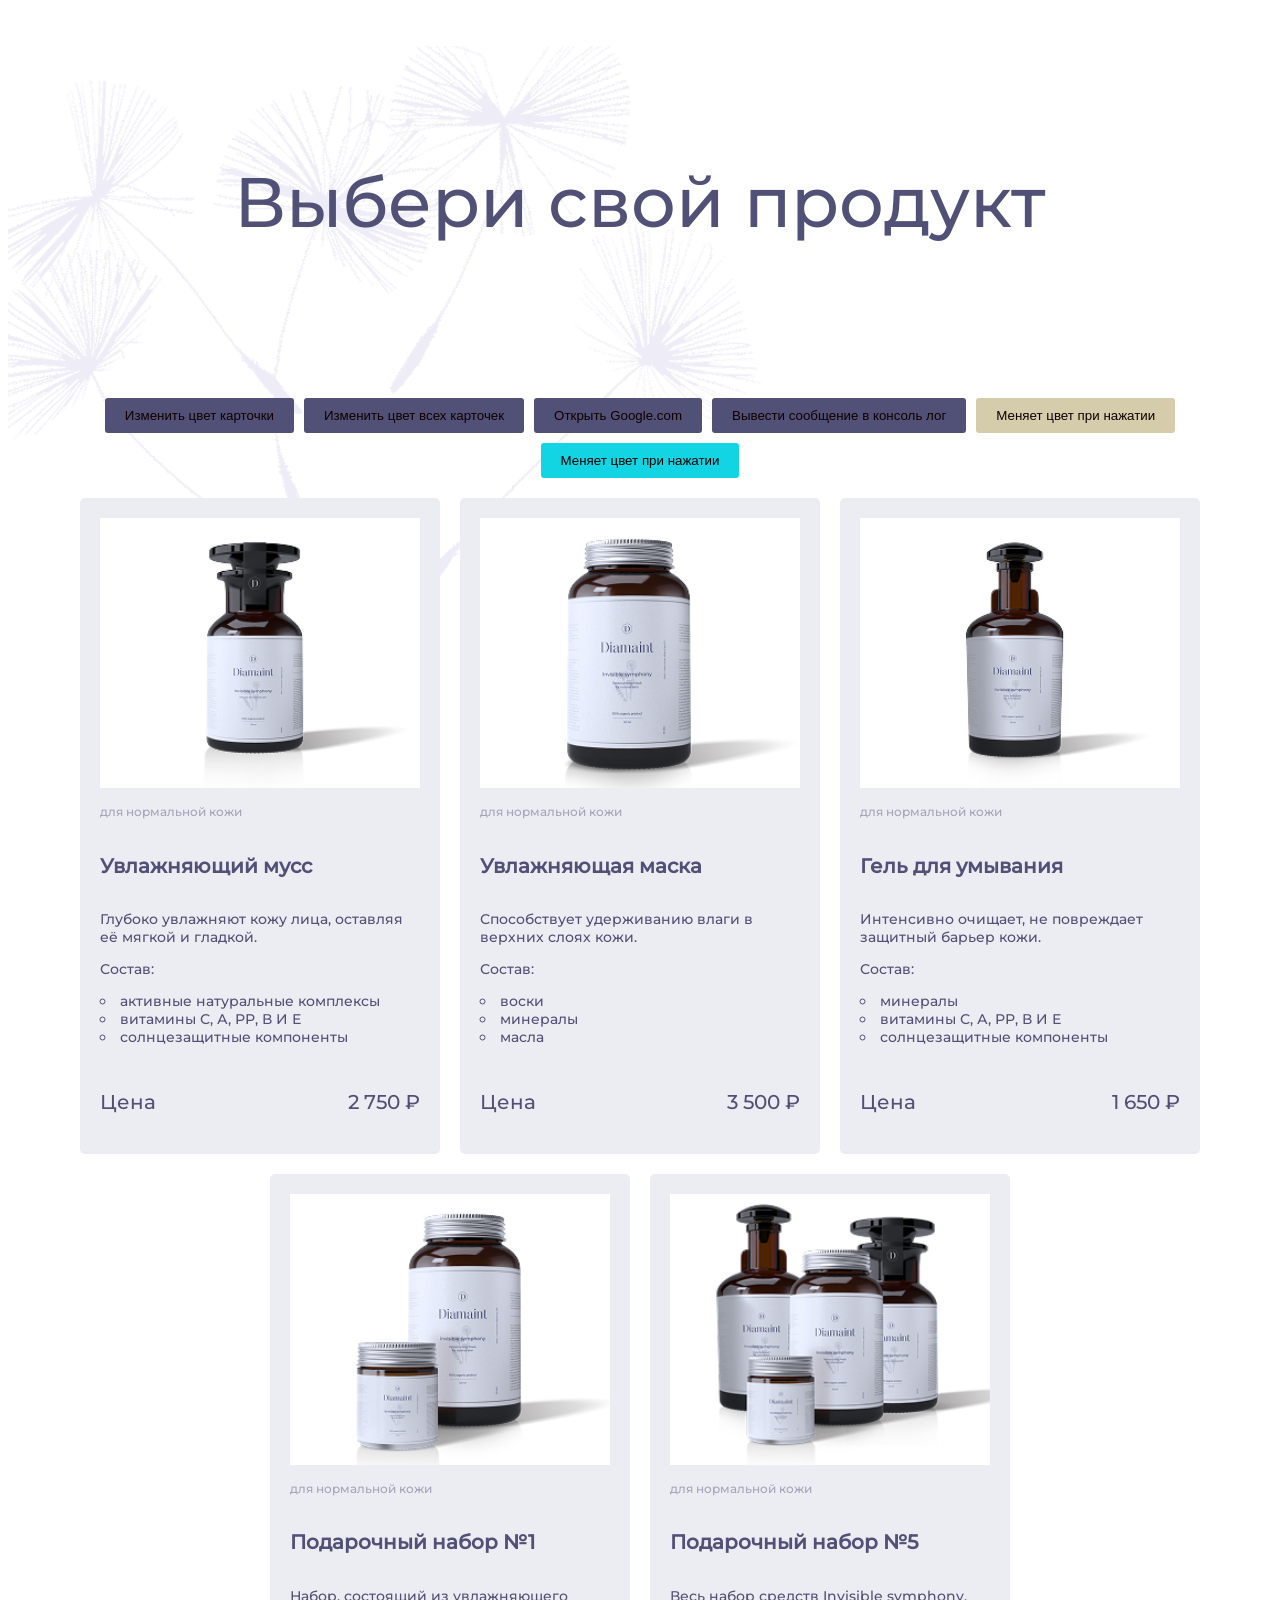
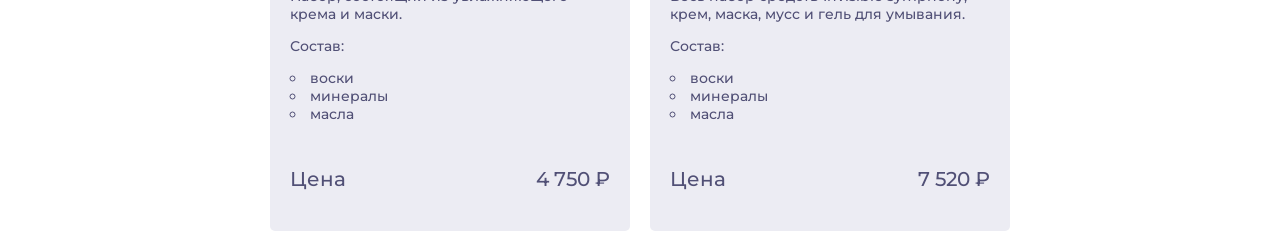
==== index.html @ a2499ce9 "fix v2" ====
<!DOCTYPE html>
<html lang="en">

<head>
      <meta charset="UTF-8">
      <meta name="viewport" content="width=device-width, initial-scale=1.0">
      <link rel="stylesheet" href="style.css">
      <title>Торговая карточка</title>
</head>

<body>

      <main class="main">
            <img src="image/background.png" alt="background picture" class="background">
            <h1 class="main-title">Выбери свой продукт</h1>
            <div class="container">
                  <div class="button">
                        <button class="one-card-color-change">Изменить цвет карточки</button>
                        <button class="all-card-color-change">Изменить цвет всех карточек</button>
                        <button class="open-google-page">Открыть Google.com</button>
                        <button class="output-console-log">Вывести сообщение в консоль лог</button>
                        <button class="multi-color-button">Меняет цвет при нажатии</button>
                        <button class="multi-color-button-v2">Меняет цвет при нажатии</button>
                  </div>
                  <div class="card">
                        <img src="image/muss.jpg" alt="Фото увлажняющего мусса" class="product-foto">
                        <h3 class="card__skin-type">для нормальной кожи</h3>
                        <h2 class="card__product-name">Увлажняющий мусс</h2>
                        <p class="card__main-text-effect">Глубоко увлажняют кожу лица, оставляя её мягкой и гладкой.</p>
                        <span class="card__main-text-composition"> Состав: </span>
                        <ul class="card__main-text-composition-list">
                              <li>активные натуральные комплексы</li>
                              <li>витамины С, А, РР, В И Е</li>
                              <li>солнцезащитные компоненты</li>
                        </ul>
                        <div class="price-container">
                              <b class="product__price">Цена</b>
                              <span class="product__price-tag">2 750 ₽</span>
                        </div>
                  </div>
                  <div class="card">
                        <img src="image/mask2.jpg" alt="Фото Увлажняющая маска">
                        <h3 class="card__skin-type">для нормальной кожи</h3>
                        <h2 class="card__product-name">Увлажняющая маска</h2>
                        <p class="card__main-text-effect">Способствует удерживанию влаги в верхних слоях кожи.</p>
                        <span class="card__main-text-composition"> Состав: </span>
                        <ul class="card__main-text-composition-list">
                              <li>воски</li>
                              <li>минералы</li>
                              <li>масла</li>
                        </ul>
                        <div class="price-container">
                              <b class="product__price">Цена</b>
                              <span class="product__price-tag">3 500 ₽</span>
                        </div>
                  </div>
                  <div class="card">
                        <img src="image/gel.jpg" alt="Фото Гель для умывания">
                        <h3 class="card__skin-type">для нормальной кожи</h3>
                        <h2 class="card__product-name">Гель для умывания</h2>
                        <p class="card__main-text-effect">Интенсивно очищает, не повреждает защитный барьер кожи.
                        </p>
                        <span class="card__main-text-composition"> Состав: </span>
                        <ul class="card__main-text-composition-list">
                              <li>минералы</li>
                              <li>витамины С, А, РР, В И Е</li>
                              <li>солнцезащитные компоненты</li>
                        </ul>
                        <div class="price-container">
                              <b class="product__price">Цена</b>
                              <span class="product__price-tag">1 650 ₽</span>
                        </div>
                  </div>
                  <div class="card">
                        <img src="image/nabor1.jpg" alt="Фото Подарочный набор №1">
                        <h3 class="card__skin-type">для нормальной кожи</h3>
                        <h2 class="card__product-name">Подарочный набор №1</h2>
                        <p class="card__main-text-effect">Набор, состоящий из увлажняющего крема и маски.</p>
                        <span class="card__main-text-composition"> Состав: </span>
                        <ul class="card__main-text-composition-list">
                              <li>воски</li>
                              <li>минералы</li>
                              <li>масла</li>
                        </ul>
                        <div class="price-container">
                              <b class="product__price">Цена</b>
                              <span class="product__price-tag">4 750 ₽</span>
                        </div>
                  </div>
                  <div class="card">
                        <img src="image/nabor5.jpg" alt="Фото Подарочный набор №5">
                        <h3 class="card__skin-type">для нормальной кожи</h3>
                        <h2 class="card__product-name">Подарочный набор №5</h2>
                        <p class="card__main-text-effect">Весь набор средств Invisible symphony, крем, маска, мусс и
                              гель для умывания.</p>
                        <span class="card__main-text-composition"> Состав: </span>
                        <ul class="card__main-text-composition-list">
                              <li>воски</li>
                              <li>минералы</li>
                              <li>масла</li>
                        </ul>
                        <div class="price-container">
                              <b class="product__price">Цена</b>
                              <span class="product__price-tag product__price-tag--changes">7 520 ₽</span>
                        </div>
                  </div>
            </div>
            <script src="main.js"></script>
</body>

</html>
---- style.css ----
body {
    background-color: #ffffff;
    font-family: "Montserrat", sans-serif;
    max-width: 1400px;
}

.background {
    position: absolute;
    top: 0px;
    z-index: -1;
    background-image: url("image/background.png");
}

.main-title {
    text-align: center;
    font-weight: 400;
    font-size: 70px;
    line-height: 78px;
    color: #515076;
    text-align: center;
    padding-top: 116px;
    padding-bottom: 110px;
}

.container {
    display: flex;
    flex-wrap: wrap;
    justify-content: center;
    color: #ffffff;
    max-width: 1400px;
    max-width: 1300px;
    gap: 20px;
}

.card {
    display: flex;
    flex-direction: column;
    width: 320px;
    height: auto;
    background-color: #ececf3;
    padding: 20px 20px 20px 20px;
    border-radius: 5px;
}

.card__main-text-composition,
.card__main-text-effect,
.card__main-text-composition-list {
    font-weight: 400;
    font-size: 14px;
    line-height: 18px;
    width: fit-content;
    color: #515076;
    list-style-type: circle;
}

.card__main-text-composition-list {
    padding: 0;
    list-style-position: inside;
}

.card__skin-type {
    font-weight: 400;
    font-size: 12px;
    line-height: 24px;
    color: #A5A3B9
}

.card__product-name {
    font-weight: 700;
    font-size: 20px;
    line-height: 27px;
    color: #515076
}

.price-container {
    display: flex;
    justify-content: space-between;
    margin-bottom: 20px;
}

.product__price-tag--changes {
    font-weight: 400;
    font-size: 20px;
    line-height: 24px;
    margin-top: 30px;
    color: hsl(0, 90%, 49%);
}

.product__price,
.product__price-tag {
    font-weight: 400;
    font-size: 20px;
    line-height: 24px;
    margin-top: 30px;
    color: #515076;
}

button {
    padding: 10px 20px;
    border-radius: 3px;
    background-color: #515076;
    color: rgb(15, 1, 1);
    border: 1px;
}

.button {
    display: flex;
    flex-wrap: wrap;
    justify-content: center;
    gap: 10px
}
.multi-color-button {
    background-color: #aa9b5a81;
}

.multi-color-button.active {
    background-color: #FF5722;
}

.multi-color-button-v2 {
    background-color: #12d4e2;
}

.multi-color-button-v2.act {
    background-color: #7013e9;
}

    @font-face {
        font-family: 'Montserrat';
        src: url('font/Montserrat-Medium.ttf')
    }
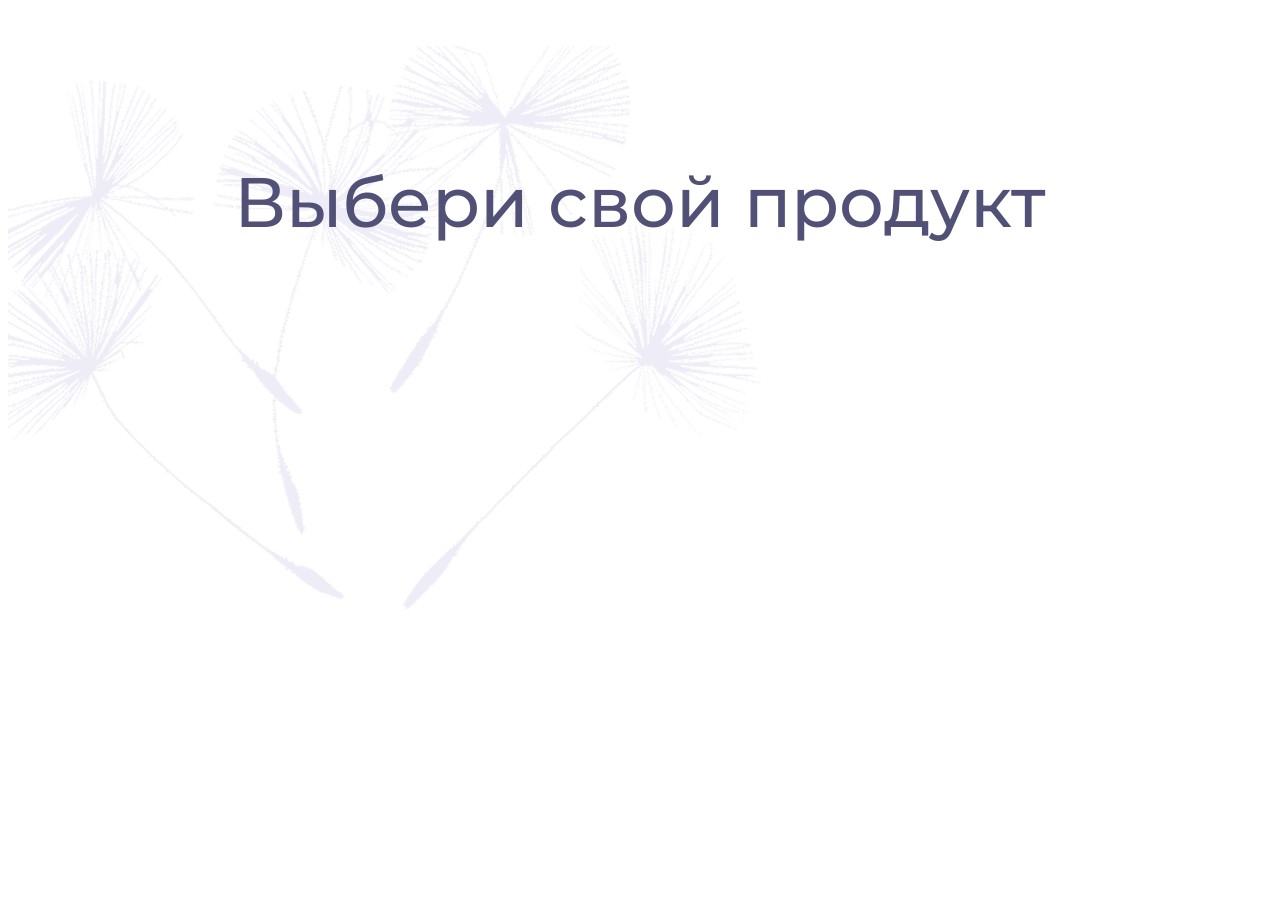
==== commit ca237318: "homework 10" ====
--- a/index.html
+++ b/index.html
@@ -13,99 +13,27 @@
       <main class="main">
             <img src="image/background.png" alt="background picture" class="background">
             <h1 class="main-title">Выбери свой продукт</h1>
-            <div class="container">
-                  <div class="button">
-                        <button class="one-card-color-change">Изменить цвет карточки</button>
-                        <button class="all-card-color-change">Изменить цвет всех карточек</button>
-                        <button class="open-google-page">Открыть Google.com</button>
-                        <button class="output-console-log">Вывести сообщение в консоль лог</button>
-                        <button class="multi-color-button">Меняет цвет при нажатии</button>
-                        <button class="multi-color-button-v2">Меняет цвет при нажатии</button>
-                  </div>
+
+            <div class="container" id="cards-container"></div>
+            <template id="card-template">
                   <div class="card">
-                        <img src="image/muss.jpg" alt="Фото увлажняющего мусса" class="product-foto">
-                        <h3 class="card__skin-type">для нормальной кожи</h3>
-                        <h2 class="card__product-name">Увлажняющий мусс</h2>
-                        <p class="card__main-text-effect">Глубоко увлажняют кожу лица, оставляя её мягкой и гладкой.</p>
-                        <span class="card__main-text-composition"> Состав: </span>
+                        <img src="" alt="" class="card__image">
+                        <div class="card__skin-type"></div>
+                        <div class="card__product-name"></div>
+                        <p class="card__main-text-effect"></p>
+
+                        <div class="card__main-text-composition">Состав:</div>
                         <ul class="card__main-text-composition-list">
-                              <li>активные натуральные комплексы</li>
-                              <li>витамины С, А, РР, В И Е</li>
-                              <li>солнцезащитные компоненты</li>
+
                         </ul>
+
                         <div class="price-container">
-                              <b class="product__price">Цена</b>
-                              <span class="product__price-tag">2 750 ₽</span>
+                              <div class="product__price-tag">Цена</div>
+                              <div class="product__price"></div>
                         </div>
                   </div>
-                  <div class="card">
-                        <img src="image/mask2.jpg" alt="Фото Увлажняющая маска">
-                        <h3 class="card__skin-type">для нормальной кожи</h3>
-                        <h2 class="card__product-name">Увлажняющая маска</h2>
-                        <p class="card__main-text-effect">Способствует удерживанию влаги в верхних слоях кожи.</p>
-                        <span class="card__main-text-composition"> Состав: </span>
-                        <ul class="card__main-text-composition-list">
-                              <li>воски</li>
-                              <li>минералы</li>
-                              <li>масла</li>
-                        </ul>
-                        <div class="price-container">
-                              <b class="product__price">Цена</b>
-                              <span class="product__price-tag">3 500 ₽</span>
-                        </div>
-                  </div>
-                  <div class="card">
-                        <img src="image/gel.jpg" alt="Фото Гель для умывания">
-                        <h3 class="card__skin-type">для нормальной кожи</h3>
-                        <h2 class="card__product-name">Гель для умывания</h2>
-                        <p class="card__main-text-effect">Интенсивно очищает, не повреждает защитный барьер кожи.
-                        </p>
-                        <span class="card__main-text-composition"> Состав: </span>
-                        <ul class="card__main-text-composition-list">
-                              <li>минералы</li>
-                              <li>витамины С, А, РР, В И Е</li>
-                              <li>солнцезащитные компоненты</li>
-                        </ul>
-                        <div class="price-container">
-                              <b class="product__price">Цена</b>
-                              <span class="product__price-tag">1 650 ₽</span>
-                        </div>
-                  </div>
-                  <div class="card">
-                        <img src="image/nabor1.jpg" alt="Фото Подарочный набор №1">
-                        <h3 class="card__skin-type">для нормальной кожи</h3>
-                        <h2 class="card__product-name">Подарочный набор №1</h2>
-                        <p class="card__main-text-effect">Набор, состоящий из увлажняющего крема и маски.</p>
-                        <span class="card__main-text-composition"> Состав: </span>
-                        <ul class="card__main-text-composition-list">
-                              <li>воски</li>
-                              <li>минералы</li>
-                              <li>масла</li>
-                        </ul>
-                        <div class="price-container">
-                              <b class="product__price">Цена</b>
-                              <span class="product__price-tag">4 750 ₽</span>
-                        </div>
-                  </div>
-                  <div class="card">
-                        <img src="image/nabor5.jpg" alt="Фото Подарочный набор №5">
-                        <h3 class="card__skin-type">для нормальной кожи</h3>
-                        <h2 class="card__product-name">Подарочный набор №5</h2>
-                        <p class="card__main-text-effect">Весь набор средств Invisible symphony, крем, маска, мусс и
-                              гель для умывания.</p>
-                        <span class="card__main-text-composition"> Состав: </span>
-                        <ul class="card__main-text-composition-list">
-                              <li>воски</li>
-                              <li>минералы</li>
-                              <li>масла</li>
-                        </ul>
-                        <div class="price-container">
-                              <b class="product__price">Цена</b>
-                              <span class="product__price-tag product__price-tag--changes">7 520 ₽</span>
-                        </div>
-                  </div>
-            </div>
-            <script src="main.js"></script>
+            </template>
+            <script type="module" src="homework-10.js"></script>
 </body>
 
 </html>
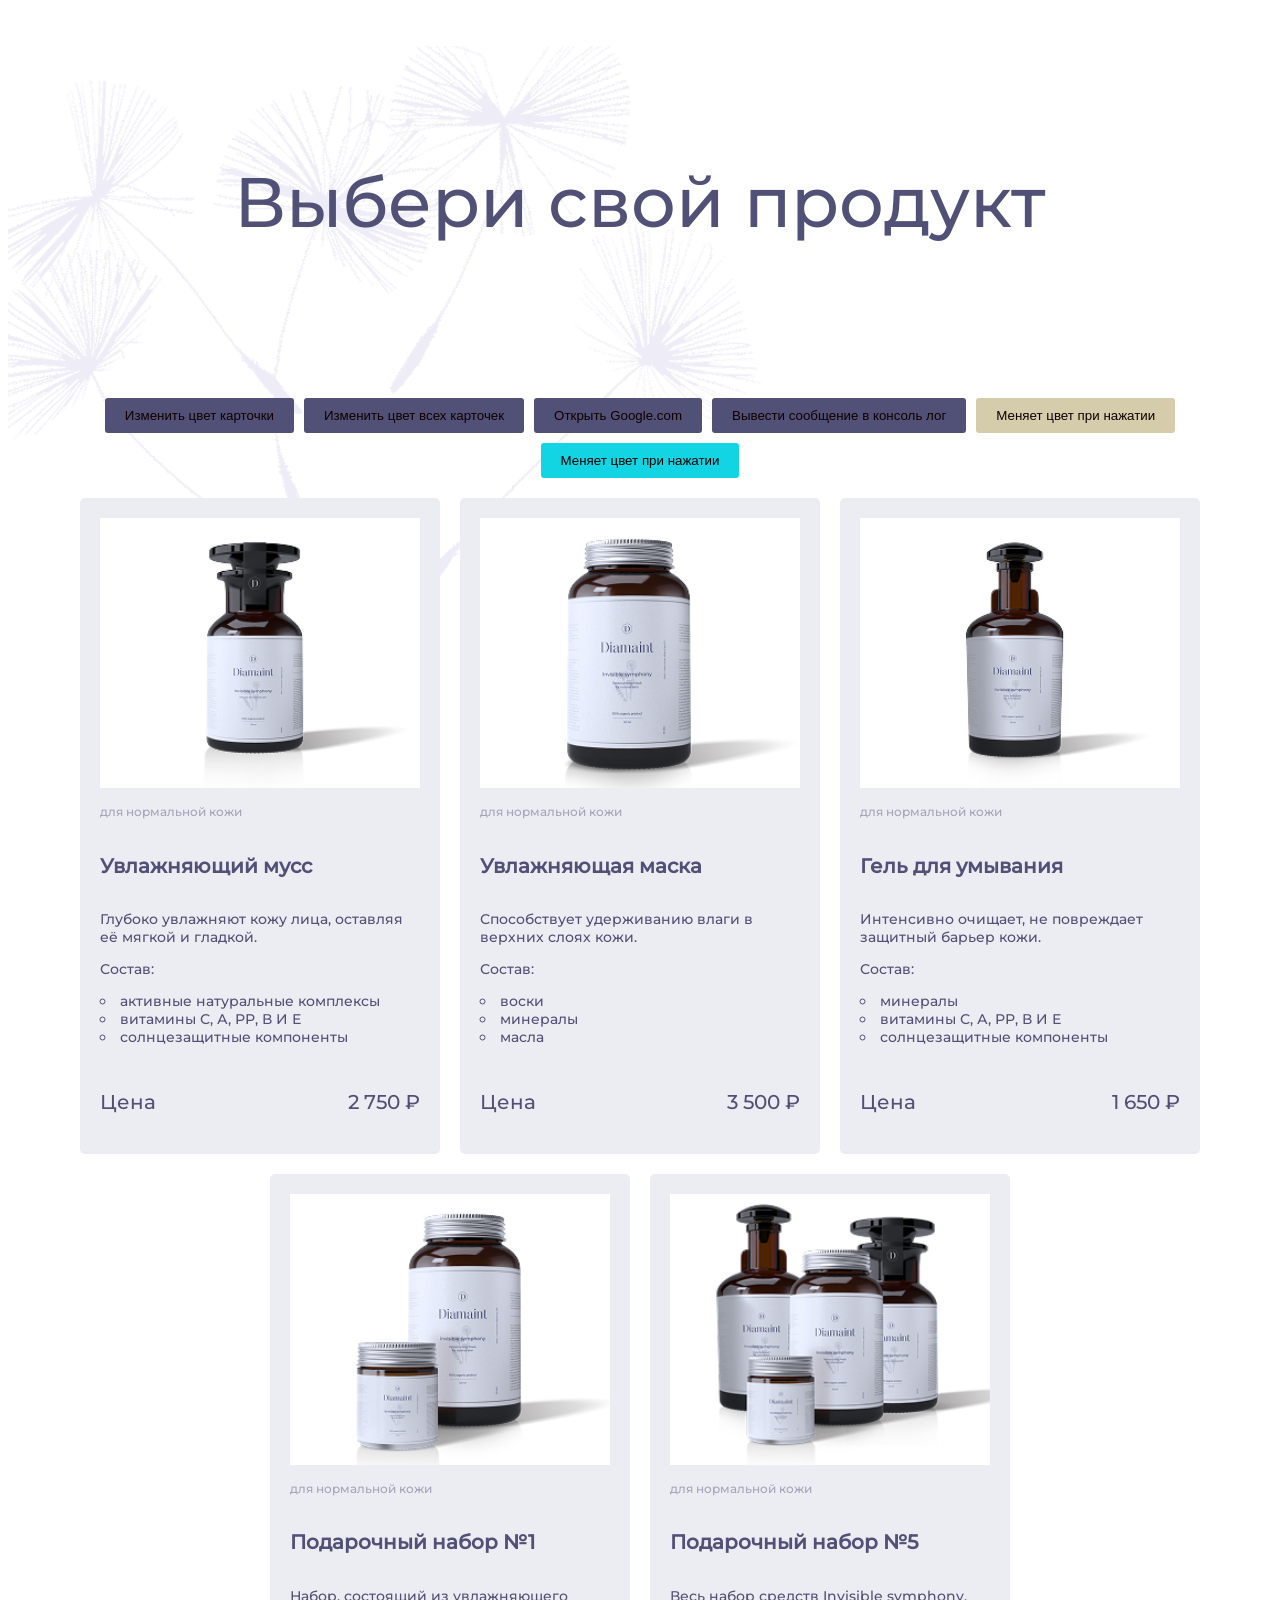
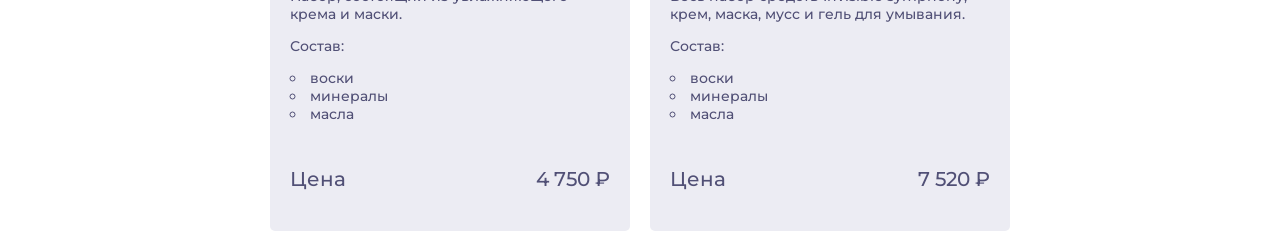
==== commit 6bbefa71: "Merge pull request #12 from Ulan-programmer/feature/09-homework (Homework№9): continue to learn arra" ====
--- a/index.html
+++ b/index.html
@@ -13,27 +13,102 @@
       <main class="main">
             <img src="image/background.png" alt="background picture" class="background">
             <h1 class="main-title">Выбери свой продукт</h1>
-
-            <div class="container" id="cards-container"></div>
-            <template id="card-template">
+            <div class="container">
+                  <div class="button">
+                        <button class="one-card-color-change">Изменить цвет карточки</button>
+                        <button class="all-card-color-change">Изменить цвет всех карточек</button>
+                        <button class="open-google-page">Открыть Google.com</button>
+                        <button class="output-console-log">Вывести сообщение в консоль лог</button>
+                        <button class="multi-color-button">Меняет цвет при нажатии</button>
+                        <button class="multi-color-button-v2">Меняет цвет при нажатии</button>
+                  </div>
                   <div class="card">
-                        <img src="" alt="" class="card__image">
-                        <div class="card__skin-type"></div>
-                        <div class="card__product-name"></div>
-                        <p class="card__main-text-effect"></p>
-
-                        <div class="card__main-text-composition">Состав:</div>
+                        <img src="image/muss.jpg" alt="Фото увлажняющего мусса" class="product-foto">
+                        <h3 class="card__skin-type">для нормальной кожи</h3>
+                        <h2 class="card__product-name">Увлажняющий мусс</h2>
+                        <p class="card__main-text-effect">Глубоко увлажняют кожу лица, оставляя её мягкой и гладкой.</p>
+                        <span class="card__main-text-composition"> Состав: </span>
                         <ul class="card__main-text-composition-list">
-
+                              <li>активные натуральные комплексы</li>
+                              <li>витамины С, А, РР, В И Е</li>
+                              <li>солнцезащитные компоненты</li>
                         </ul>
-
                         <div class="price-container">
-                              <div class="product__price-tag">Цена</div>
-                              <div class="product__price"></div>
+                              <b class="product__price">Цена</b>
+                              <span class="product__price-tag">2 750 ₽</span>
                         </div>
                   </div>
-            </template>
-            <script type="module" src="homework-10.js"></script>
+                  <div class="card">
+                        <img src="image/mask2.jpg" alt="Фото Увлажняющая маска">
+                        <h3 class="card__skin-type">для нормальной кожи</h3>
+                        <h2 class="card__product-name">Увлажняющая маска</h2>
+                        <p class="card__main-text-effect">Способствует удерживанию влаги в верхних слоях кожи.</p>
+                        <span class="card__main-text-composition"> Состав: </span>
+                        <ul class="card__main-text-composition-list">
+                              <li>воски</li>
+                              <li>минералы</li>
+                              <li>масла</li>
+                        </ul>
+                        <div class="price-container">
+                              <b class="product__price">Цена</b>
+                              <span class="product__price-tag">3 500 ₽</span>
+                        </div>
+                  </div>
+                  <div class="card">
+                        <img src="image/gel.jpg" alt="Фото Гель для умывания">
+                        <h3 class="card__skin-type">для нормальной кожи</h3>
+                        <h2 class="card__product-name">Гель для умывания</h2>
+                        <p class="card__main-text-effect">Интенсивно очищает, не повреждает защитный барьер кожи.
+                        </p>
+                        <span class="card__main-text-composition"> Состав: </span>
+                        <ul class="card__main-text-composition-list">
+                              <li>минералы</li>
+                              <li>витамины С, А, РР, В И Е</li>
+                              <li>солнцезащитные компоненты</li>
+                        </ul>
+                        <div class="price-container">
+                              <b class="product__price">Цена</b>
+                              <span class="product__price-tag">1 650 ₽</span>
+                        </div>
+                  </div>
+                  <div class="card">
+                        <img src="image/nabor1.jpg" alt="Фото Подарочный набор №1">
+                        <h3 class="card__skin-type">для нормальной кожи</h3>
+                        <h2 class="card__product-name">Подарочный набор №1</h2>
+                        <p class="card__main-text-effect">Набор, состоящий из увлажняющего крема и маски.</p>
+                        <span class="card__main-text-composition"> Состав: </span>
+                        <ul class="card__main-text-composition-list">
+                              <li>воски</li>
+                              <li>минералы</li>
+                              <li>масла</li>
+                        </ul>
+                        <div class="price-container">
+                              <b class="product__price">Цена</b>
+                              <span class="product__price-tag">4 750 ₽</span>
+                        </div>
+                  </div>
+                  <div class="card">
+                        <img src="image/nabor5.jpg" alt="Фото Подарочный набор №5">
+                        <h3 class="card__skin-type">для нормальной кожи</h3>
+                        <h2 class="card__product-name">Подарочный набор №5</h2>
+                        <p class="card__main-text-effect">Весь набор средств Invisible symphony, крем, маска, мусс и
+                              гель для умывания.</p>
+                        <span class="card__main-text-composition"> Состав: </span>
+                        <ul class="card__main-text-composition-list">
+                              <li>воски</li>
+                              <li>минералы</li>
+                              <li>масла</li>
+                        </ul>
+                        <div class="price-container">
+                              <b class="product__price">Цена</b>
+                              <span class="product__price-tag product__price-tag--changes">7 520 ₽</span>
+                        </div>
+                  </div>
+            </div>
+            <script src="main.js"></script>
+            <script src="homework-7.js"></script>
+            <script src="homework-8.js"></script>
+            <script type="module" src="homework-9.js"></script>
 </body>
 
 </html>
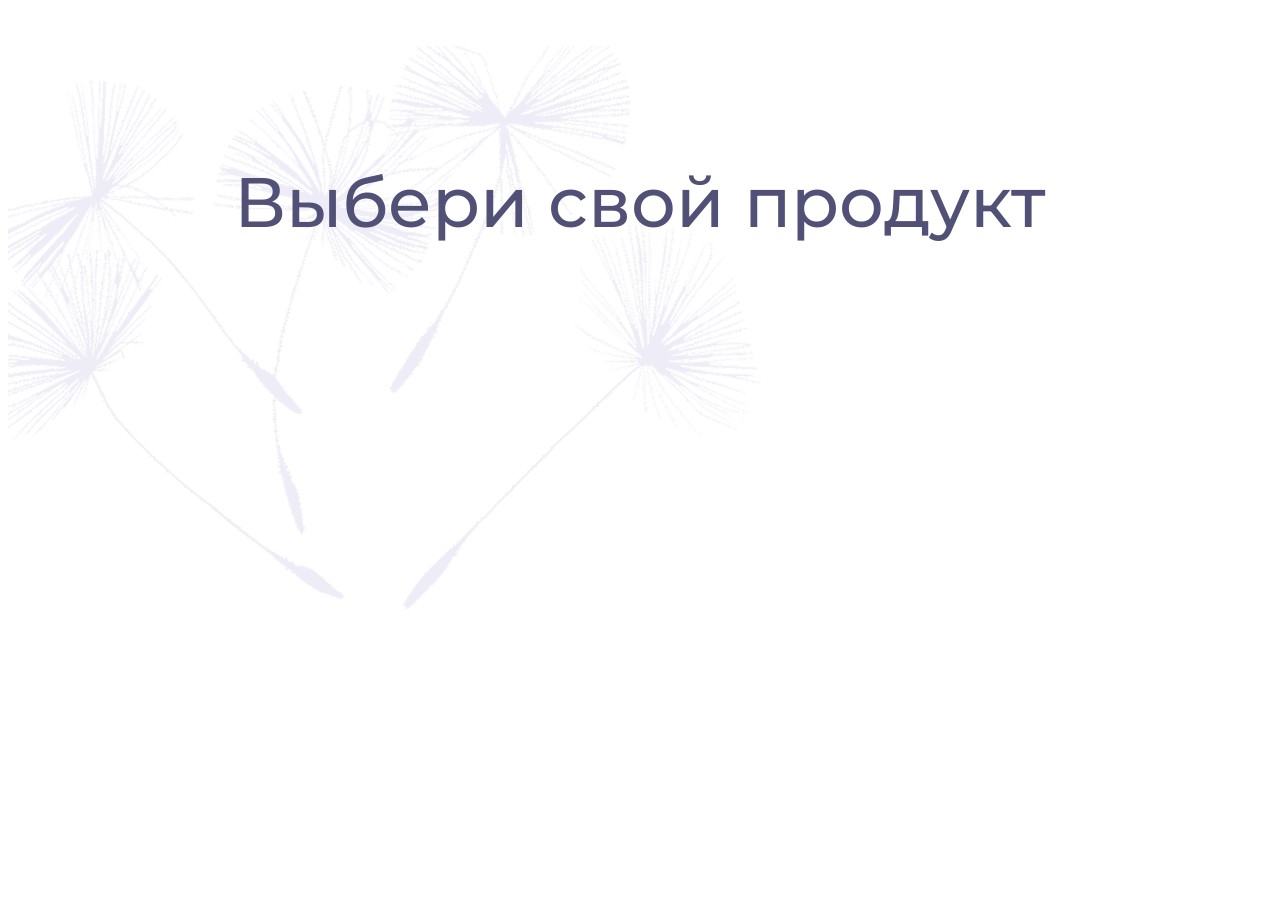
==== commit 0d30abf0: "Merge a665dfcbf56ee7093e8627daf3571d0aa9e92469 into 6bbefa71576194748f32122631e4e8bb832aab1f" ====
--- a/index.html
+++ b/index.html
@@ -13,102 +13,27 @@
       <main class="main">
             <img src="image/background.png" alt="background picture" class="background">
             <h1 class="main-title">Выбери свой продукт</h1>
-            <div class="container">
-                  <div class="button">
-                        <button class="one-card-color-change">Изменить цвет карточки</button>
-                        <button class="all-card-color-change">Изменить цвет всех карточек</button>
-                        <button class="open-google-page">Открыть Google.com</button>
-                        <button class="output-console-log">Вывести сообщение в консоль лог</button>
-                        <button class="multi-color-button">Меняет цвет при нажатии</button>
-                        <button class="multi-color-button-v2">Меняет цвет при нажатии</button>
-                  </div>
+
+            <div class="container" id="cards-container"></div>
+            <template id="card-template">
                   <div class="card">
-                        <img src="image/muss.jpg" alt="Фото увлажняющего мусса" class="product-foto">
-                        <h3 class="card__skin-type">для нормальной кожи</h3>
-                        <h2 class="card__product-name">Увлажняющий мусс</h2>
-                        <p class="card__main-text-effect">Глубоко увлажняют кожу лица, оставляя её мягкой и гладкой.</p>
-                        <span class="card__main-text-composition"> Состав: </span>
+                        <img src="" alt="" class="card__image">
+                        <div class="card__skin-type"></div>
+                        <div class="card__product-name"></div>
+                        <p class="card__main-text-effect"></p>
+
+                        <div class="card__main-text-composition">Состав:</div>
                         <ul class="card__main-text-composition-list">
-                              <li>активные натуральные комплексы</li>
-                              <li>витамины С, А, РР, В И Е</li>
-                              <li>солнцезащитные компоненты</li>
+
                         </ul>
+
                         <div class="price-container">
-                              <b class="product__price">Цена</b>
-                              <span class="product__price-tag">2 750 ₽</span>
+                              <div class="product__price-tag">Цена</div>
+                              <div class="product__price"></div>
                         </div>
                   </div>
-                  <div class="card">
-                        <img src="image/mask2.jpg" alt="Фото Увлажняющая маска">
-                        <h3 class="card__skin-type">для нормальной кожи</h3>
-                        <h2 class="card__product-name">Увлажняющая маска</h2>
-                        <p class="card__main-text-effect">Способствует удерживанию влаги в верхних слоях кожи.</p>
-                        <span class="card__main-text-composition"> Состав: </span>
-                        <ul class="card__main-text-composition-list">
-                              <li>воски</li>
-                              <li>минералы</li>
-                              <li>масла</li>
-                        </ul>
-                        <div class="price-container">
-                              <b class="product__price">Цена</b>
-                              <span class="product__price-tag">3 500 ₽</span>
-                        </div>
-                  </div>
-                  <div class="card">
-                        <img src="image/gel.jpg" alt="Фото Гель для умывания">
-                        <h3 class="card__skin-type">для нормальной кожи</h3>
-                        <h2 class="card__product-name">Гель для умывания</h2>
-                        <p class="card__main-text-effect">Интенсивно очищает, не повреждает защитный барьер кожи.
-                        </p>
-                        <span class="card__main-text-composition"> Состав: </span>
-                        <ul class="card__main-text-composition-list">
-                              <li>минералы</li>
-                              <li>витамины С, А, РР, В И Е</li>
-                              <li>солнцезащитные компоненты</li>
-                        </ul>
-                        <div class="price-container">
-                              <b class="product__price">Цена</b>
-                              <span class="product__price-tag">1 650 ₽</span>
-                        </div>
-                  </div>
-                  <div class="card">
-                        <img src="image/nabor1.jpg" alt="Фото Подарочный набор №1">
-                        <h3 class="card__skin-type">для нормальной кожи</h3>
-                        <h2 class="card__product-name">Подарочный набор №1</h2>
-                        <p class="card__main-text-effect">Набор, состоящий из увлажняющего крема и маски.</p>
-                        <span class="card__main-text-composition"> Состав: </span>
-                        <ul class="card__main-text-composition-list">
-                              <li>воски</li>
-                              <li>минералы</li>
-                              <li>масла</li>
-                        </ul>
-                        <div class="price-container">
-                              <b class="product__price">Цена</b>
-                              <span class="product__price-tag">4 750 ₽</span>
-                        </div>
-                  </div>
-                  <div class="card">
-                        <img src="image/nabor5.jpg" alt="Фото Подарочный набор №5">
-                        <h3 class="card__skin-type">для нормальной кожи</h3>
-                        <h2 class="card__product-name">Подарочный набор №5</h2>
-                        <p class="card__main-text-effect">Весь набор средств Invisible symphony, крем, маска, мусс и
-                              гель для умывания.</p>
-                        <span class="card__main-text-composition"> Состав: </span>
-                        <ul class="card__main-text-composition-list">
-                              <li>воски</li>
-                              <li>минералы</li>
-                              <li>масла</li>
-                        </ul>
-                        <div class="price-container">
-                              <b class="product__price">Цена</b>
-                              <span class="product__price-tag product__price-tag--changes">7 520 ₽</span>
-                        </div>
-                  </div>
-            </div>
-            <script src="main.js"></script>
-            <script src="homework-7.js"></script>
-            <script src="homework-8.js"></script>
-            <script type="module" src="homework-9.js"></script>
+            </template>
+            <script type="module" src="homework-10.js"></script>
 </body>
 
 </html>
